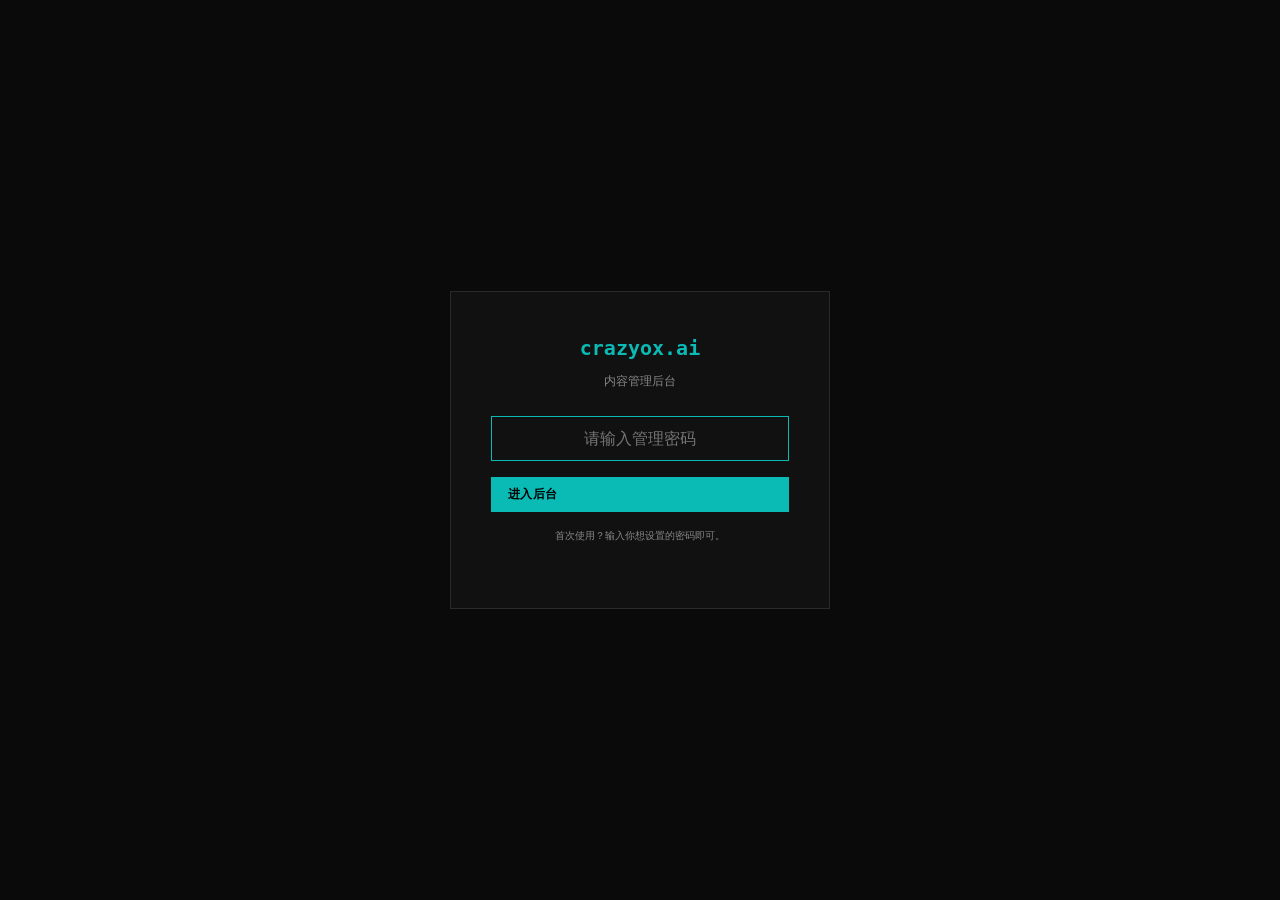
==== admin.html @ d68de79a "feat: data-driven rendering + online admin CMS panel - Extract all content into content.json (single" ====
<!DOCTYPE html>
<html lang="zh-CN">
<head>
  <meta charset="UTF-8" />
  <meta name="viewport" content="width=device-width, initial-scale=1.0" />
  <title>crazyox.ai — 内容管理后台</title>
  <style>
    :root {
      --bg: #0a0a0a;
      --bg2: #111;
      --bg3: #1a1a1a;
      --border: #2a2a2a;
      --text: #ccc;
      --text2: #888;
      --accent: #0ABAB5;
      --accent2: #0D9488;
      --red: #ef4444;
      --green: #22c55e;
      --font: 'SF Mono', 'Fira Code', 'Consolas', monospace;
      --radius: 0;
    }
    *, *::before, *::after { box-sizing: border-box; margin:0; padding:0; }
    body { font-family: var(--font); background: var(--bg); color: var(--text); font-size: 13px; line-height: 1.6; }
    a { color: var(--accent); text-decoration: none; }
    button { font-family: inherit; cursor: pointer; border: none; background: none; color: inherit; }
    input, textarea, select { font-family: inherit; font-size: 13px; background: var(--bg2); border: 1px solid var(--border); color: var(--text); padding: 8px 12px; outline: none; }
    input:focus, textarea:focus, select:focus { border-color: var(--accent); }
    textarea { resize: vertical; min-height: 60px; }

    /* ===== LAYOUT ===== */
    .app { display: none; height: 100vh; }
    .app.active { display: flex; }
    .sidebar { width: 220px; background: var(--bg2); border-right: 1px solid var(--border); overflow-y: auto; flex-shrink: 0; display: flex; flex-direction: column; }
    .sidebar-header { padding: 20px 16px; border-bottom: 1px solid var(--border); font-size: 15px; font-weight: bold; color: var(--accent); letter-spacing: 0.05em; }
    .sidebar-nav { flex: 1; padding: 12px 0; }
    .sidebar-nav a { display: block; padding: 8px 20px; color: var(--text2); font-size: 12px; letter-spacing: 0.03em; border-left: 2px solid transparent; transition: all 0.15s; }
    .sidebar-nav a:hover, .sidebar-nav a.active { color: var(--accent); border-left-color: var(--accent); background: rgba(10,186,181,0.05); }
    .sidebar-footer { padding: 12px 16px; border-top: 1px solid var(--border); font-size: 11px; color: var(--text2); }
    .sidebar-footer a { color: var(--text2); }
    .main { flex: 1; overflow-y: auto; display: flex; flex-direction: column; }
    .main-header { padding: 16px 24px; border-bottom: 1px solid var(--border); display: flex; justify-content: space-between; align-items: center; background: var(--bg2); position: sticky; top: 0; z-index: 10; }
    .main-header h2 { font-size: 14px; font-weight: normal; letter-spacing: 0.05em; }
    .main-content { flex: 1; padding: 24px; max-width: 900px; }
    .main-content h3 { font-size: 18px; margin-bottom: 8px; color: var(--accent); letter-spacing: 0.03em; }
    .main-content .desc { color: var(--text2); margin-bottom: 24px; font-size: 12px; }

    /* ===== BUTTONS ===== */
    .btn { display: inline-flex; align-items: center; gap: 6px; padding: 8px 16px; font-size: 12px; letter-spacing: 0.03em; border: 1px solid var(--border); transition: all 0.15s; }
    .btn:hover { border-color: var(--accent); color: var(--accent); }
    .btn-primary { background: var(--accent); color: #000; border-color: var(--accent); font-weight: bold; }
    .btn-primary:hover { background: var(--accent2); color: #000; }
    .btn-danger { border-color: var(--red); color: var(--red); }
    .btn-danger:hover { background: var(--red); color: #fff; }
    .btn-sm { padding: 4px 10px; font-size: 11px; }
    .btn-icon { padding: 4px 8px; font-size: 14px; line-height: 1; }

    /* ===== LOGIN SCREEN ===== */
    .login-screen { display: flex; align-items: center; justify-content: center; height: 100vh; }
    .login-screen.hidden { display: none; }
    .login-box { background: var(--bg2); border: 1px solid var(--border); padding: 40px; width: 380px; text-align: center; }
    .login-box h1 { font-size: 20px; margin-bottom: 8px; color: var(--accent); }
    .login-box p { font-size: 12px; color: var(--text2); margin-bottom: 24px; }
    .login-box input { width: 100%; text-align: center; font-size: 16px; padding: 12px; margin-bottom: 16px; }
    .login-box .error { color: var(--red); font-size: 11px; margin-top: 8px; }

    /* ===== FORM GROUPS ===== */
    .form-group { margin-bottom: 20px; }
    .form-group label { display: block; font-size: 11px; color: var(--text2); margin-bottom: 4px; text-transform: uppercase; letter-spacing: 0.08em; }
    .form-group input, .form-group textarea, .form-group select { width: 100%; }
    .form-group .hint { font-size: 10px; color: var(--text2); margin-top: 4px; }

    /* ===== ARRAY ITEMS ===== */
    .array-item { background: var(--bg2); border: 1px solid var(--border); padding: 16px; margin-bottom: 12px; position: relative; }
    .array-item .item-header { display: flex; justify-content: space-between; align-items: center; margin-bottom: 12px; }
    .array-item .item-header span { font-size: 11px; color: var(--text2); letter-spacing: 0.05em; }
    .array-item .item-grid { display: grid; grid-template-columns: 1fr 1fr; gap: 12px; }
    .array-item .item-full { grid-column: 1 / -1; }
    .array-actions { margin-top: 12px; }

    /* ===== STATUS BAR ===== */
    .status-bar { position: fixed; bottom: 0; left: 0; right: 0; background: var(--bg2); border-top: 1px solid var(--border); padding: 8px 24px; font-size: 11px; color: var(--text2); display: flex; justify-content: space-between; align-items: center; }
    .status-bar .saved { color: var(--green); }
    .status-bar .unsaved { color: var(--accent); }
    .status-bar .publishing { color: var(--accent); animation: blink 1s infinite; }
    @keyframes blink { 0%,100%{opacity:1;} 50%{opacity:0.3;} }

    /* ===== TOAST ===== */
    .toast { position: fixed; top: 20px; right: 20px; background: var(--accent); color: #000; padding: 12px 24px; font-size: 12px; z-index: 999; opacity: 0; transform: translateY(-10px); transition: all 0.3s; pointer-events: none; }
    .toast.show { opacity: 1; transform: translateY(0); }
    .toast.error { background: var(--red); color: #fff; }

    /* ===== RESPONSIVE ===== */
    @media (max-width: 768px) {
      .sidebar { display: none; }
      .main-content { padding: 16px; }
      .array-item .item-grid { grid-template-columns: 1fr; }
    }

    /* ===== PREVIEW MODAL ===== */
    .preview-overlay { position: fixed; inset: 0; background: rgba(0,0,0,0.8); z-index: 100; display: none; }
    .preview-overlay.show { display: flex; align-items: center; justify-content: center; }
    .preview-box { background: var(--bg); border: 1px solid var(--border); padding: 24px; max-width: 600px; width: 90%; max-height: 80vh; overflow-y: auto; }
    .preview-box h4 { color: var(--accent); margin-bottom: 16px; }
    .preview-box pre { white-space: pre-wrap; font-size: 11px; color: var(--text2); }
  </style>
</head>
<body>

  <!-- LOGIN SCREEN -->
  <div class="login-screen" id="loginScreen">
    <div class="login-box">
      <h1>crazyox.ai</h1>
      <p>内容管理后台</p>
      <input type="password" id="loginPassword" placeholder="请输入管理密码" autofocus />
      <button class="btn btn-primary" onclick="doLogin()" style="width:100%;">进入后台</button>
      <div class="error" id="loginError"></div>
      <p id="setupHint" style="margin-top:16px;font-size:10px;color:var(--text2);display:none;">首次使用？输入你想设置的密码即可。</p>
    </div>
  </div>

  <!-- MAIN APP -->
  <div class="app" id="app">
    <div class="sidebar">
      <div class="sidebar-header">◆ 内容管理</div>
      <nav class="sidebar-nav" id="sidebarNav"></nav>
      <div class="sidebar-footer">
        <a href="/" target="_blank">查看网站 →</a>
      </div>
    </div>
    <div class="main">
      <div class="main-header">
        <h2 id="sectionTitle">Hero 首屏</h2>
        <div style="display:flex;gap:8px;">
          <button class="btn btn-sm" onclick="previewJSON()">预览 JSON</button>
          <button class="btn btn-primary btn-sm" id="publishBtn" onclick="publishContent()">◆ 发布到网站</button>
        </div>
      </div>
      <div class="main-content" id="mainContent"></div>
    </div>
  </div>

  <!-- STATUS BAR -->
  <div class="status-bar" id="statusBar" style="display:none;">
    <span id="statusLeft">已加载内容</span>
    <span id="statusRight"></span>
  </div>

  <!-- TOAST -->
  <div class="toast" id="toast"></div>

  <!-- PREVIEW OVERLAY -->
  <div class="preview-overlay" id="previewOverlay" onclick="this.classList.remove('show')">
    <div class="preview-box" onclick="event.stopPropagation()">
      <h4>content.json 预览</h4>
      <pre id="previewContent"></pre>
    </div>
  </div>

  <script>
    /* ===== STATE ===== */
    let content = null;
    let currentSection = 'hero';
    let changed = false;
    const REPO_OWNER = 'AmberQian';
    const REPO_NAME = 'amberqian.github.io';
    const FILE_PATH = 'content.json';

    /* ===== SECTIONS CONFIG ===== */
    const sections = [
      { id: 'hero', label: 'Hero 首屏' },
      { id: 'ticker', label: 'Ticker 跑马灯' },
      { id: 'dashboards', label: '仪表盘工具' },
      { id: 'articles', label: '长文合集' },
      { id: 'github', label: 'GitHub 仓库' },
      { id: 'cyberflow', label: 'CyberFlow' },
      { id: 'videos', label: 'YouTube 视频' },
      { id: 'contact', label: '联系方式' },
      { id: 'footer', label: '页脚' },
      { id: 'nav', label: '导航栏' },
      { id: 'site', label: '站点设置' },
    ];

    /* ===== INIT ===== */
    document.addEventListener('DOMContentLoaded', () => {
      const hash = localStorage.getItem('crazyox_admin_pw');
      if (!hash) {
        document.getElementById('setupHint').style.display = 'block';
      }
      document.getElementById('loginPassword').addEventListener('keydown', e => {
        if (e.key === 'Enter') doLogin();
      });
    });

    /* ===== AUTH ===== */
    async function sha256(str) {
      const buf = new TextEncoder().encode(str);
      const hash = await crypto.subtle.digest('SHA-256', buf);
      return Array.from(new Uint8Array(hash)).map(b => b.toString(16).padStart(2,'0')).join('');
    }

    async function doLogin() {
      const pw = document.getElementById('loginPassword').value.trim();
      if (!pw) return;
      const inputHash = await sha256(pw);
      const storedHash = localStorage.getItem('crazyox_admin_pw');

      if (!storedHash) {
        localStorage.setItem('crazyox_admin_pw', inputHash);
        showMain();
        return;
      }

      if (inputHash === storedHash) {
        showMain();
      } else {
        document.getElementById('loginError').textContent = '密码错误';
      }
    }

    async function showMain() {
      document.getElementById('loginScreen').classList.add('hidden');
      document.getElementById('app').classList.add('active');
      document.getElementById('statusBar').style.display = 'flex';
      buildSidebar();
      await loadContentData();
      switchSection('hero');
      updateStatus();
    }

    /* ===== CONTENT LOADING ===== */
    async function loadContentData() {
      try {
        const res = await fetch('content.json?' + Date.now());
        if (res.ok) {
          content = await res.json();
        } else {
          throw new Error('Failed to load');
        }
      } catch(e) {
        // fallback: load from GitHub raw
        try {
          const res = await fetch(`https://raw.githubusercontent.com/${REPO_OWNER}/${REPO_NAME}/main/${FILE_PATH}`);
          if (res.ok) content = await res.json();
          else throw new Error('Cannot load content');
        } catch(e2) {
          toast('无法加载内容，请检查网络', 'error');
        }
      }
    }

    /* ===== SIDEBAR ===== */
    function buildSidebar() {
      document.getElementById('sidebarNav').innerHTML = sections.map(s =>
        `<a href="#" data-section="${s.id}" onclick="switchSection('${s.id}');return false;">${s.label}</a>`
      ).join('');
      updateSidebarActive();
    }

    function updateSidebarActive() {
      document.querySelectorAll('.sidebar-nav a').forEach(a => {
        a.classList.toggle('active', a.dataset.section === currentSection);
      });
    }

    /* ===== SECTION SWITCHING ===== */
    function switchSection(id) {
      currentSection = id;
      updateSidebarActive();
      document.getElementById('sectionTitle').textContent = sections.find(s => s.id === id)?.label || id;
      renderSection(id);
    }

    function renderSection(id) {
      const mc = document.getElementById('mainContent');
      if (!content) { mc.innerHTML = '<p>加载中...</p>'; return; }

      switch(id) {
        case 'hero': renderHeroForm(mc); break;
        case 'ticker': renderTickerForm(mc); break;
        case 'dashboards': renderDashboardsForm(mc); break;
        case 'articles': renderArticlesForm(mc); break;
        case 'github': renderGithubForm(mc); break;
        case 'cyberflow': renderCyberflowForm(mc); break;
        case 'videos': renderVideosForm(mc); break;
        case 'contact': renderContactForm(mc); break;
        case 'footer': renderFooterForm(mc); break;
        case 'nav': renderNavForm(mc); break;
        case 'site': renderSiteForm(mc); break;
      }
    }

    /* ===== HELPERS ===== */
    function esc(s) { const d=document.createElement('div'); d.textContent=String(s); return d.innerHTML; }
    function genId() { return 'id_' + Math.random().toString(36).substr(2, 9); }

    function markChanged() { changed = true; updateStatus(); }

    function updateStatus() {
      document.getElementById('statusLeft').textContent = changed ? '◆ 有未发布的修改' : '✓ 已是最新版本';
      document.getElementById('statusLeft').className = changed ? 'unsaved' : 'saved';
      const pubBtn = document.getElementById('publishBtn');
      if (changed) {
        pubBtn.style.opacity = '1';
        pubBtn.textContent = '◆ 发布到网站（有修改）';
      } else {
        pubBtn.textContent = '✓ 已发布';
        pubBtn.style.opacity = '0.6';
      }
    }

    function toast(msg, type) {
      const t = document.getElementById('toast');
      t.textContent = msg;
      t.className = 'toast show' + (type === 'error' ? ' error' : '');
      setTimeout(() => t.classList.remove('show'), 2500);
    }

    /* ===== FIELD HELPERS ===== */
    function textField(label, path, hint) {
      const val = getNested(content, path) || '';
      return `<div class="form-group">
        <label>${label}</label>
        <input type="text" value="${esc(val)}" data-path="${path}" onchange="setNested(content, this.dataset.path, this.value);markChanged();" />
        ${hint ? `<div class="hint">${hint}</div>` : ''}
      </div>`;
    }

    function textareaField(label, path, rows) {
      const val = getNested(content, path) || '';
      return `<div class="form-group">
        <label>${label}</label>
        <textarea rows="${rows||3}" data-path="${path}" onchange="setNested(content, this.dataset.path, this.value);markChanged();">${esc(val)}</textarea>
      </div>`;
    }

    function getNested(obj, path) {
      return path.split('.').reduce((o,k) => (o||{})[k], obj);
    }

    function setNested(obj, path, value) {
      const keys = path.split('.');
      const last = keys.pop();
      const target = keys.reduce((o,k) => {
        if (!(k in o) || typeof o[k] !== 'object') o[k] = {};
        return o[k];
      }, obj);
      target[last] = value;
    }

    /* ===== FORM RENDERERS ===== */

    function renderHeroForm(mc) {
      const h = content.hero;
      mc.innerHTML = `<h3>Hero 首屏</h3><p class="desc">网站顶部的主视觉区域</p>
        ${textField('标签 (Tag)', 'hero.tag')}
        ${textField('标题第一行', 'hero.titleLine1')}
        ${textField('标题高亮词', 'hero.titleHighlight', '会被特殊颜色高亮显示')}
        ${textField('副标题', 'hero.subtitle', 'Hero 区域的描述文字')}
        <div class="form-group"><label>按钮列表</label></div>
        <div id="heroButtons">${(h.buttons||[]).map((b,i) => renderHeroButton(b,i)).join('')}</div>
        <div class="array-actions">
          <button class="btn btn-sm" onclick="addHeroButton()">+ 添加按钮</button>
        </div>`;
    }

    function renderHeroButton(b, i) {
      return `<div class="array-item" id="heroBtn_${i}">
        <div class="item-header"><span>按钮 #${i+1}</span>
          <button class="btn btn-sm btn-danger" onclick="removeArrayItem('hero','buttons',${i});renderSection('hero');">删除</button>
        </div>
        <div class="item-grid">
          <div class="form-group">
            <label>按钮文字</label>
            <input type="text" value="${esc(b.text||'')}" onchange="content.hero.buttons[${i}].text=this.value;markChanged();" />
          </div>
          <div class="form-group">
            <label>链接</label>
            <input type="text" value="${esc(b.href||'')}" onchange="content.hero.buttons[${i}].href=this.value;markChanged();" />
          </div>
          <div class="form-group">
            <label>样式类名</label>
            <select onchange="content.hero.buttons[${i}]['class']=this.value;markChanged();">
              <option value="btn-primary" ${b.class==='btn-primary'?'selected':''}>主按钮 (btn-primary)</option>
              <option value="btn-ghost" ${b.class==='btn-ghost'?'selected':''}>次级按钮 (btn-ghost)</option>
            </select>
          </div>
          <div class="form-group">
            <label>外链?</label>
            <select onchange="content.hero.buttons[${i}].external=this.value==='true';markChanged();">
              <option value="false" ${!b.external?'selected':''}>否 (站内)</option>
              <option value="true" ${b.external?'selected':''}>是 (新窗口)</option>
            </select>
          </div>
        </div>
      </div>`;
    }

    function addHeroButton() {
      if (!content.hero.buttons) content.hero.buttons = [];
      content.hero.buttons.push({ text: '新按钮', href: '#', class: 'btn-ghost', external: false });
      markChanged();
      renderSection('hero');
    }

    function removeArrayItem(section, key, index) {
      content[section][key].splice(index, 1);
      markChanged();
    }

    function renderTickerForm(mc) {
      const items = content.ticker?.items || [];
      mc.innerHTML = `<h3>Ticker 跑马灯</h3><p class="desc">Hero 下方的滚动文字条</p>
        <div class="form-group"><label>跑马灯条目 (自动复制双份实现无缝滚动)</label></div>
        <div id="tickerItems">${items.map((t,i) => renderTickerItem(t,i)).join('')}</div>
        <div class="array-actions">
          <button class="btn btn-sm" onclick="addTickerItem()">+ 添加条目</button>
        </div>`;
    }

    function renderTickerItem(t, i) {
      return `<div class="array-item">
        <div class="item-header"><span>条目 #${i+1}</span>
          <button class="btn btn-sm btn-danger" onclick="content.ticker.items.splice(${i},1);markChanged();renderSection('ticker');">删除</button>
        </div>
        <input type="text" value="${esc(t)}" style="width:100%;" onchange="content.ticker.items[${i}]=this.value;markChanged();" />
      </div>`;
    }

    function addTickerItem() {
      content.ticker.items.push('新条目');
      markChanged();
      renderSection('ticker');
    }

    function renderDashboardsForm(mc) {
      const d = content.dashboards;
      mc.innerHTML = `<h3>仪表盘工具列表</h3><p class="desc">Tools & Dashboards 区域</p>
        ${textField('区块标签', 'dashboards.label')}
        ${textField('标题前半', 'dashboards.title')}
        ${textField('标题高亮 (后半)', 'dashboards.titleHighlight')}
        ${textareaField('描述文字', 'dashboards.description', 3)}
        <div class="form-group"><label>仪表盘列表</label></div>
        <div id="dashItems">${(d.items||[]).map((di,i) => renderDashItem(di,i)).join('')}</div>
        <div class="array-actions">
          <button class="btn btn-sm" onclick="addDashItem()">+ 添加仪表盘</button>
        </div>`;
    }

    function renderDashItem(di, i) {
      return `<div class="array-item" id="dash_${i}">
        <div class="item-header"><span>仪表盘 #${i+1}</span>
          <button class="btn btn-sm btn-danger" onclick="content.dashboards.items.splice(${i},1);markChanged();renderSection('dashboards');">删除</button>
        </div>
        <div class="item-grid">
          <div class="form-group"><label>图标 (HTML)</label>
            <input type="text" value="${esc(di.icon||'')}" onchange="content.dashboards.items[${i}].icon=this.value;markChanged();" /></div>
          <div class="form-group"><label>标题</label>
            <input type="text" value="${esc(di.title||'')}" onchange="content.dashboards.items[${i}].title=this.value;markChanged();" /></div>
          <div class="form-group item-full"><label>描述</label>
            <textarea rows="2" onchange="content.dashboards.items[${i}].description=this.value;markChanged();">${esc(di.description||'')}</textarea></div>
          <div class="form-group"><label>标签</label>
            <input type="text" value="${esc(di.tag||'')}" onchange="content.dashboards.items[${i}].tag=this.value;markChanged();" /></div>
          <div class="form-group"><label>链接文字</label>
            <input type="text" value="${esc(di.linkText||'')}" onchange="content.dashboards.items[${i}].linkText=this.value;markChanged();" /></div>
          <div class="form-group item-full"><label>链接 URL</label>
            <input type="text" value="${esc(di.link||'')}" onchange="content.dashboards.items[${i}].link=this.value;markChanged();" /></div>
        </div>
      </div>`;
    }

    function addDashItem() {
      content.dashboards.items.push({ icon: '[◆]', title: '新仪表盘', description: '描述', tag: '标签', linkText: '打开 →', link: 'https://' });
      markChanged();
      renderSection('dashboards');
    }

    function renderArticlesForm(mc) {
      const a = content.articles;
      mc.innerHTML = `<h3>长文分类合集</h3><p class="desc">Content Collections 区域</p>
        ${textField('区块标签', 'articles.label')}
        ${textField('标题前半', 'articles.title')}
        ${textField('标题高亮 (后半)', 'articles.titleHighlight')}
        ${textareaField('描述文字', 'articles.description', 3)}
        <div class="form-group"><label>合集列表</label></div>
        <div id="articleItems">${(a.items||[]).map((ai,i) => renderArticleItem(ai,i)).join('')}</div>
        <div class="array-actions">
          <button class="btn btn-sm" onclick="addArticleItem()">+ 添加合集</button>
        </div>`;
    }

    function renderArticleItem(ai, i) {
      return `<div class="array-item">
        <div class="item-header"><span>合集 #${i+1}</span>
          <button class="btn btn-sm btn-danger" onclick="content.articles.items.splice(${i},1);markChanged();renderSection('articles');">删除</button>
        </div>
        <div class="item-grid">
          <div class="form-group"><label>编号</label><input type="text" value="${esc(ai.number||'')}" onchange="content.articles.items[${i}].number=this.value;markChanged();" /></div>
          <div class="form-group"><label>标题</label><input type="text" value="${esc(ai.title||'')}" onchange="content.articles.items[${i}].title=this.value;markChanged();" /></div>
          <div class="form-group item-full"><label>描述</label><textarea rows="2" onchange="content.articles.items[${i}].description=this.value;markChanged();">${esc(ai.description||'')}</textarea></div>
          <div class="form-group"><label>统计文字</label><input type="text" value="${esc(ai.count||'')}" onchange="content.articles.items[${i}].count=this.value;markChanged();" /></div>
        </div>
      </div>`;
    }

    function addArticleItem() {
      content.articles.items.push({ number: '07', title: '新合集', description: '描述', count: '0+ 篇长文' });
      markChanged();
      renderSection('articles');
    }

    function renderGithubForm(mc) {
      const g = content.github;
      mc.innerHTML = `<h3>GitHub 仓库展示</h3><p class="desc">Open Source 区域</p>
        ${textField('GitHub 用户名', 'github.username')}
        ${textField('区块标签', 'github.label')}
        ${textField('标题前半', 'github.title')}
        ${textField('标题高亮', 'github.titleHighlight')}
        ${textareaField('描述文字', 'github.description', 3)}
        ${textField('CTA 文字', 'github.ctaText')}
        ${textField('CTA 链接', 'github.ctaLink')}
        <div class="form-group"><label>仓库列表</label></div>
        <div id="ghItems">${(g.items||[]).map((gi,i) => renderGhItem(gi,i)).join('')}</div>
        <div class="array-actions">
          <button class="btn btn-sm" onclick="addGhItem()">+ 添加仓库</button>
        </div>`;
    }

    function renderGhItem(gi, i) {
      return `<div class="array-item">
        <div class="item-header"><span>仓库 #${i+1}</span>
          <button class="btn btn-sm btn-danger" onclick="content.github.items.splice(${i},1);markChanged();renderSection('github');">删除</button>
        </div>
        <div class="item-grid">
          <div class="form-group"><label>显示名称</label><input type="text" value="${esc(gi.name||'')}" onchange="content.github.items[${i}].name=this.value;markChanged();" /></div>
          <div class="form-group"><label>语言</label><input type="text" value="${esc(gi.lang||'')}" onchange="content.github.items[${i}].lang=this.value;markChanged();" /></div>
          <div class="form-group item-full"><label>描述</label><textarea rows="2" onchange="content.github.items[${i}].description=this.value;markChanged();">${esc(gi.description||'')}</textarea></div>
          <div class="form-group item-full"><label>仓库名 (用于 API 获取 Star 数)</label><input type="text" value="${esc(gi.repo||'')}" onchange="content.github.items[${i}].repo=this.value;markChanged();" /></div>
        </div>
      </div>`;
    }

    function addGhItem() {
      content.github.items.push({ name: '新仓库', description: '描述', lang: 'Python', repo: 'repo-name' });
      markChanged();
      renderSection('github');
    }

    function renderCyberflowForm(mc) {
      const cf = content.cyberflow;
      mc.innerHTML = `<h3>CyberFlow 区块</h3><p class="desc">主营项目展示区域</p>
        ${textField('区块标签', 'cyberflow.label')}
        ${textField('标题', 'cyberflow.title')}
        ${textField('标题高亮', 'cyberflow.titleHighlight')}
        ${textareaField('描述文字', 'cyberflow.description', 5)}
        ${textField('视觉区文字', 'cyberflow.visualText')}
        <div class="form-group"><label>特性列表</label></div>
        <div id="cfFeatures">${(cf.features||[]).map((f,i) => renderCfFeature(f,i)).join('')}</div>
        <div class="array-actions">
          <button class="btn btn-sm" onclick="addCfFeature()">+ 添加特性</button>
        </div>`;
    }

    function renderCfFeature(f, i) {
      return `<div class="array-item">
        <div class="item-header"><span>特性 #${i+1}</span>
          <button class="btn btn-sm btn-danger" onclick="content.cyberflow.features.splice(${i},1);markChanged();renderSection('cyberflow');">删除</button>
        </div>
        <div class="item-grid">
          <div class="form-group"><label>图标</label><input type="text" value="${esc(f.icon||'')}" onchange="content.cyberflow.features[${i}].icon=this.value;markChanged();" /></div>
          <div class="form-group"><label>标题</label><input type="text" value="${esc(f.title||'')}" onchange="content.cyberflow.features[${i}].title=this.value;markChanged();" /></div>
          <div class="form-group item-full"><label>描述</label><textarea rows="2" onchange="content.cyberflow.features[${i}].description=this.value;markChanged();">${esc(f.description||'')}</textarea></div>
        </div>
      </div>`;
    }

    function addCfFeature() {
      content.cyberflow.features.push({ icon: '[◆]', title: '新特性', description: '描述文字' });
      markChanged();
      renderSection('cyberflow');
    }

    function renderVideosForm(mc) {
      const v = content.videos;
      mc.innerHTML = `<h3>YouTube 视频区</h3><p class="desc">视频教程展示区域</p>
        ${textField('区块标签', 'videos.label')}
        ${textField('标题前半', 'videos.title')}
        ${textField('标题高亮', 'videos.titleHighlight')}
        ${textareaField('描述文字', 'videos.description', 4)}
        ${textField('更多链接文字', 'videos.moreText')}
        ${textField('更多链接 URL', 'videos.moreLink')}
        <div class="form-group"><label>视频列表</label></div>
        <div id="vidItems">${(v.items||[]).map((vi,i) => renderVidItem(vi,i)).join('')}</div>
        <div class="array-actions">
          <button class="btn btn-sm" onclick="addVidItem()">+ 添加视频</button>
        </div>`;
    }

    function renderVidItem(vi, i) {
      return `<div class="array-item">
        <div class="item-header"><span>视频 #${i+1}</span>
          <button class="btn btn-sm btn-danger" onclick="content.videos.items.splice(${i},1);markChanged();renderSection('videos');">删除</button>
        </div>
        <div class="item-grid">
          <div class="form-group"><label>标题</label><input type="text" value="${esc(vi.title||'')}" onchange="content.videos.items[${i}].title=this.value;markChanged();" /></div>
          <div class="form-group"><label>时长</label><input type="text" value="${esc(vi.duration||'')}" onchange="content.videos.items[${i}].duration=this.value;markChanged();" /></div>
          <div class="form-group item-full"><label>链接</label><input type="text" value="${esc(vi.link||'')}" onchange="content.videos.items[${i}].link=this.value;markChanged();" /></div>
        </div>
      </div>`;
    }

    function addVidItem() {
      content.videos.items.push({ title: '新视频', duration: '00:00', link: 'https://youtube.com/@crazyox' });
      markChanged();
      renderSection('videos');
    }

    function renderContactForm(mc) {
      mc.innerHTML = `<h3>联系方式</h3><p class="desc">页面底部的联系区域</p>
        ${textField('区块标签', 'contact.label')}
        ${textField('标题', 'contact.title')}
        ${textareaField('说明文字', 'contact.note', 3)}
        ${textField('邮箱地址', 'contact.email')}`;
    }

    function renderFooterForm(mc) {
      mc.innerHTML = `<h3>页脚</h3><p class="desc">网站底部信息</p>
        ${textField('页脚文字', 'footer.text')}
        ${textField('GitHub 链接', 'footer.githubLink')}`;
    }

    function renderNavForm(mc) {
      const nav = content.nav;
      mc.innerHTML = `<h3>导航栏</h3><p class="desc">顶部固定导航</p>
        ${textField('Logo 文字', 'nav.logoText')}
        ${textField('Logo 高亮部分', 'nav.logoHighlight')}
        <div class="form-group"><label>导航链接</label></div>
        <div id="navLinks">${(nav.links||[]).map((l,i) => renderNavLink(l,i)).join('')}</div>
        <div class="array-actions">
          <button class="btn btn-sm" onclick="addNavLink()">+ 添加链接</button>
        </div>`;
    }

    function renderNavLink(l, i) {
      return `<div class="array-item">
        <div class="item-header"><span>链接 #${i+1}</span>
          <button class="btn btn-sm btn-danger" onclick="content.nav.links.splice(${i},1);markChanged();renderSection('nav');">删除</button>
        </div>
        <div class="item-grid">
          <div class="form-group"><label>显示文字</label><input type="text" value="${esc(l.label||'')}" onchange="content.nav.links[${i}].label=this.value;markChanged();" /></div>
          <div class="form-group"><label>锚点/链接</label><input type="text" value="${esc(l.href||'')}" onchange="content.nav.links[${i}].href=this.value;markChanged();" /></div>
        </div>
      </div>`;
    }

    function addNavLink() {
      content.nav.links.push({ label: '新栏目', href: '#new' });
      markChanged();
      renderSection('nav');
    }

    function renderSiteForm(mc) {
      mc.innerHTML = `<h3>站点设置</h3><p class="desc">SEO 和站点基础信息</p>
        ${textField('页面标题 (title)', 'site.title')}
        ${textareaField('页面描述 (meta description)', 'site.description', 3)}`;
    }

    /* ===== PUBLISH ===== */
    async function publishContent() {
      if (!changed) { toast('没有需要发布的修改', 'error'); return; }

      const token = localStorage.getItem('crazyox_gh_token');
      if (!token) {
        const input = prompt('请输入 GitHub Personal Access Token（需要 repo 权限）：\n\n获取地址：https://github.com/settings/tokens/new\n\n该 Token 仅存储在浏览器本地。');
        if (!input) return;
        localStorage.setItem('crazyox_gh_token', input.trim());
        return publishContent();
      }

      const pubBtn = document.getElementById('publishBtn');
      pubBtn.textContent = '⏳ 发布中...';
      pubBtn.disabled = true;
      document.getElementById('statusLeft').className = 'publishing';
      document.getElementById('statusLeft').textContent = '◆ 正在发布...';

      try {
        // Get current file SHA
        const getRes = await fetch(`https://api.github.com/repos/${REPO_OWNER}/${REPO_NAME}/contents/${FILE_PATH}`, {
          headers: { Authorization: `token ${token}` }
        });
        if (!getRes.ok) throw new Error('无法获取文件信息 (检查 Token 权限)');
        const fileInfo = await getRes.json();

        // Encode content
        const jsonStr = JSON.stringify(content, null, 2);
        const base64 = btoa(unescape(encodeURIComponent(jsonStr)));

        // Commit
        const putRes = await fetch(`https://api.github.com/repos/${REPO_OWNER}/${REPO_NAME}/contents/${FILE_PATH}`, {
          method: 'PUT',
          headers: {
            Authorization: `token ${token}`,
            'Content-Type': 'application/json'
          },
          body: JSON.stringify({
            message: 'update: content via admin panel',
            content: base64,
            sha: fileInfo.sha
          })
        });

        if (!putRes.ok) {
          const err = await putRes.json();
          throw new Error(err.message || '发布失败');
        }

        changed = false;
        updateStatus();
        toast('✓ 发布成功！网站将在 1-2 分钟后更新。');
        document.getElementById('statusLeft').textContent = '✓ 已发布';
        document.getElementById('statusLeft').className = 'saved';
      } catch(e) {
        toast('发布失败: ' + e.message, 'error');
        document.getElementById('statusLeft').textContent = '⚠ 发布失败';
        document.getElementById('statusLeft').className = 'unsaved';
      }

      pubBtn.textContent = changed ? '◆ 发布到网站（有修改）' : '✓ 已发布';
      pubBtn.disabled = false;
      if (!changed) pubBtn.style.opacity = '0.6';
    }

    /* ===== PREVIEW ===== */
    function previewJSON() {
      document.getElementById('previewContent').textContent = JSON.stringify(content, null, 2);
      document.getElementById('previewOverlay').classList.add('show');
    }

    /* ===== KEYBOARD SHORTCUTS ===== */
    document.addEventListener('keydown', e => {
      if ((e.metaKey || e.ctrlKey) && e.key === 's') {
        e.preventDefault();
        publishContent();
      }
    });
  </script>
</body>
</html>
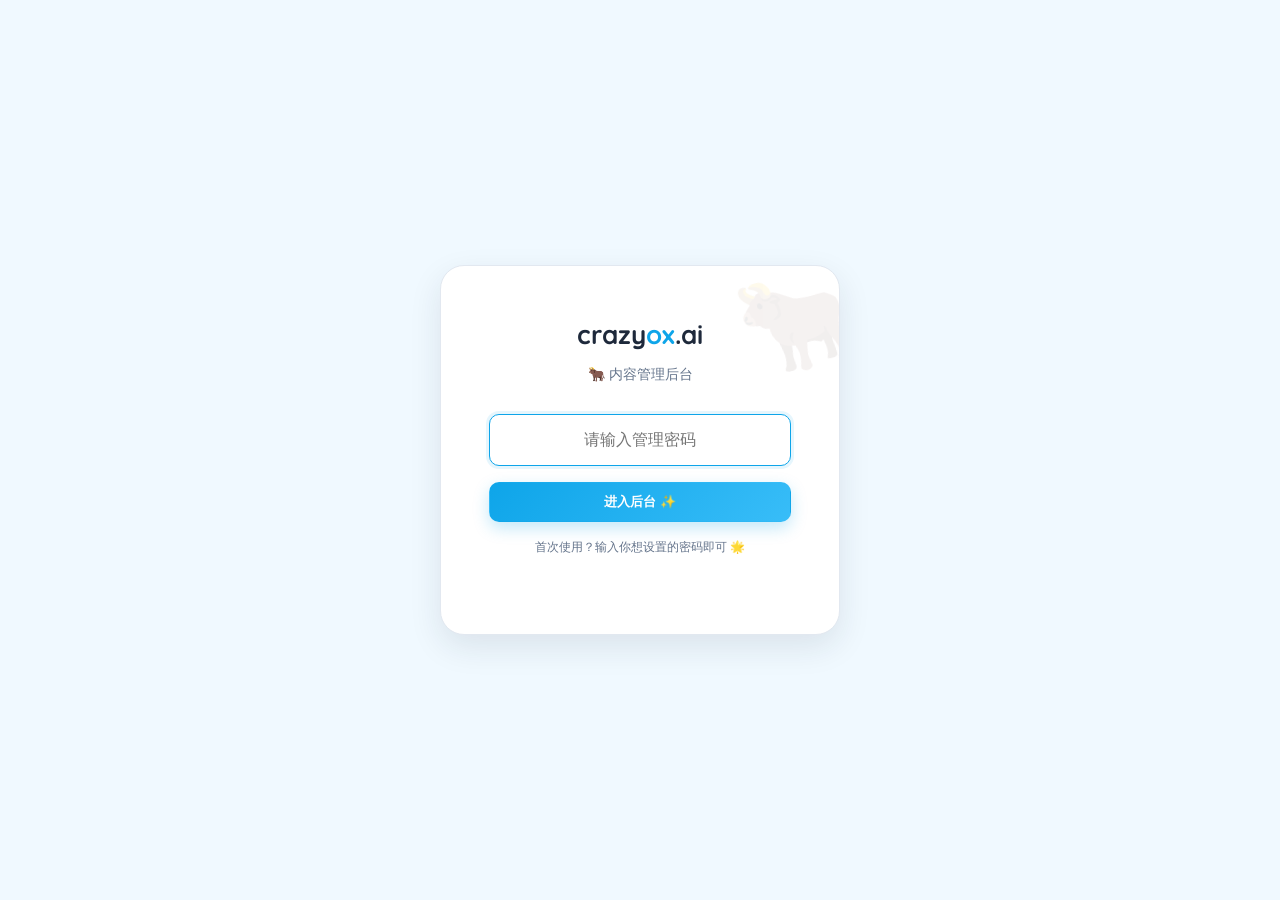
==== commit e303bb92: "design: cute dashboard theme for crazyox.ai - New light blue/white cute design inspired by Korean po" ====
--- a/admin.html
+++ b/admin.html
@@ -3,105 +3,124 @@
 <head>
   <meta charset="UTF-8" />
   <meta name="viewport" content="width=device-width, initial-scale=1.0" />
-  <title>crazyox.ai — 内容管理后台</title>
+  <title>crazyox.ai — 内容管理后台 🐂</title>
+  <link rel="preconnect" href="https://fonts.googleapis.com" />
+  <link rel="preconnect" href="https://fonts.gstatic.com" crossorigin />
+  <link href="https://fonts.googleapis.com/css2?family=Quicksand:wght@400;500;600;700&family=Nunito:wght@400;500;600;700&display=swap" rel="stylesheet" />
   <style>
     :root {
-      --bg: #0a0a0a;
-      --bg2: #111;
-      --bg3: #1a1a1a;
-      --border: #2a2a2a;
-      --text: #ccc;
-      --text2: #888;
-      --accent: #0ABAB5;
-      --accent2: #0D9488;
+      --bg: #f0f9ff;
+      --bg2: #ffffff;
+      --bg3: #f8fafc;
+      --border: #e2e8f0;
+      --border2: #cbd5e1;
+      --text: #1e293b;
+      --text2: #64748b;
+      --accent: #0ea5e9;
+      --accent2: #0284c7;
+      --accent-soft: rgba(14, 165, 233, 0.08);
       --red: #ef4444;
-      --green: #22c55e;
-      --font: 'SF Mono', 'Fira Code', 'Consolas', monospace;
-      --radius: 0;
+      --green: #10b981;
+      --pink: #f472b6;
+      --yellow: #fbbf24;
+      --font: 'Nunito', 'Quicksand', 'Noto Sans SC', 'PingFang SC', system-ui, sans-serif;
+      --radius: 12px;
+      --radius-lg: 16px;
+      --shadow-sm: 0 2px 8px rgba(30, 41, 59, 0.06);
+      --shadow-md: 0 4px 16px rgba(30, 41, 59, 0.08);
+      --shadow-lg: 0 12px 32px rgba(30, 41, 59, 0.1);
     }
     *, *::before, *::after { box-sizing: border-box; margin:0; padding:0; }
-    body { font-family: var(--font); background: var(--bg); color: var(--text); font-size: 13px; line-height: 1.6; }
-    a { color: var(--accent); text-decoration: none; }
+    body { font-family: var(--font); background: var(--bg); color: var(--text); font-size: 14px; line-height: 1.6; }
+    a { color: var(--accent); text-decoration: none; font-weight: 600; }
+    a:hover { color: var(--accent2); }
     button { font-family: inherit; cursor: pointer; border: none; background: none; color: inherit; }
-    input, textarea, select { font-family: inherit; font-size: 13px; background: var(--bg2); border: 1px solid var(--border); color: var(--text); padding: 8px 12px; outline: none; }
-    input:focus, textarea:focus, select:focus { border-color: var(--accent); }
-    textarea { resize: vertical; min-height: 60px; }
+    input, textarea, select { font-family: inherit; font-size: 14px; background: var(--bg2); border: 1px solid var(--border); border-radius: 10px; color: var(--text); padding: 10px 14px; outline: none; transition: all 0.2s; }
+    input:focus, textarea:focus, select:focus { border-color: var(--accent); box-shadow: 0 0 0 3px rgba(14, 165, 233, 0.1); }
+    textarea { resize: vertical; min-height: 80px; border-radius: 12px; }
 
     /* ===== LAYOUT ===== */
     .app { display: none; height: 100vh; }
     .app.active { display: flex; }
-    .sidebar { width: 220px; background: var(--bg2); border-right: 1px solid var(--border); overflow-y: auto; flex-shrink: 0; display: flex; flex-direction: column; }
-    .sidebar-header { padding: 20px 16px; border-bottom: 1px solid var(--border); font-size: 15px; font-weight: bold; color: var(--accent); letter-spacing: 0.05em; }
-    .sidebar-nav { flex: 1; padding: 12px 0; }
-    .sidebar-nav a { display: block; padding: 8px 20px; color: var(--text2); font-size: 12px; letter-spacing: 0.03em; border-left: 2px solid transparent; transition: all 0.15s; }
-    .sidebar-nav a:hover, .sidebar-nav a.active { color: var(--accent); border-left-color: var(--accent); background: rgba(10,186,181,0.05); }
-    .sidebar-footer { padding: 12px 16px; border-top: 1px solid var(--border); font-size: 11px; color: var(--text2); }
-    .sidebar-footer a { color: var(--text2); }
-    .main { flex: 1; overflow-y: auto; display: flex; flex-direction: column; }
-    .main-header { padding: 16px 24px; border-bottom: 1px solid var(--border); display: flex; justify-content: space-between; align-items: center; background: var(--bg2); position: sticky; top: 0; z-index: 10; }
-    .main-header h2 { font-size: 14px; font-weight: normal; letter-spacing: 0.05em; }
-    .main-content { flex: 1; padding: 24px; max-width: 900px; }
-    .main-content h3 { font-size: 18px; margin-bottom: 8px; color: var(--accent); letter-spacing: 0.03em; }
-    .main-content .desc { color: var(--text2); margin-bottom: 24px; font-size: 12px; }
+    .sidebar { width: 240px; background: var(--bg2); border-right: 1px solid var(--border); overflow-y: auto; flex-shrink: 0; display: flex; flex-direction: column; box-shadow: var(--shadow-sm); }
+    .sidebar-header { padding: 22px 20px; border-bottom: 1px solid var(--border); font-size: 16px; font-weight: 700; color: var(--text); letter-spacing: 0.02em; }
+    .sidebar-header span { color: var(--accent); }
+    .sidebar-nav { flex: 1; padding: 16px 0; }
+    .sidebar-nav a { display: flex; align-items: center; gap: 8px; padding: 10px 20px; margin: 2px 10px; color: var(--text2); font-size: 13px; font-weight: 600; border-radius: 10px; transition: all 0.2s; }
+    .sidebar-nav a:hover, .sidebar-nav a.active { color: var(--accent); background: var(--accent-soft); }
+    .sidebar-nav a::before { content: '◆'; font-size: 8px; opacity: 0.6; }
+    .sidebar-footer { padding: 16px 20px; border-top: 1px solid var(--border); font-size: 12px; color: var(--text2); }
+    .sidebar-footer a { color: var(--text2); font-weight: 600; }
+    .sidebar-footer a:hover { color: var(--accent); }
+    .main { flex: 1; overflow-y: auto; display: flex; flex-direction: column; background: var(--bg); }
+    .main-header { padding: 18px 28px; border-bottom: 1px solid var(--border); display: flex; justify-content: space-between; align-items: center; background: var(--bg2); position: sticky; top: 0; z-index: 10; box-shadow: var(--shadow-sm); }
+    .main-header h2 { font-size: 18px; font-weight: 700; font-family: 'Quicksand', sans-serif; color: var(--text); }
+    .main-content { flex: 1; padding: 32px; max-width: 960px; }
+    .main-content h3 { font-size: 22px; margin-bottom: 8px; color: var(--text); font-family: 'Quicksand', sans-serif; font-weight: 700; }
+    .main-content .desc { color: var(--text2); margin-bottom: 28px; font-size: 13px; }
 
     /* ===== BUTTONS ===== */
-    .btn { display: inline-flex; align-items: center; gap: 6px; padding: 8px 16px; font-size: 12px; letter-spacing: 0.03em; border: 1px solid var(--border); transition: all 0.15s; }
-    .btn:hover { border-color: var(--accent); color: var(--accent); }
-    .btn-primary { background: var(--accent); color: #000; border-color: var(--accent); font-weight: bold; }
-    .btn-primary:hover { background: var(--accent2); color: #000; }
-    .btn-danger { border-color: var(--red); color: var(--red); }
-    .btn-danger:hover { background: var(--red); color: #fff; }
-    .btn-sm { padding: 4px 10px; font-size: 11px; }
-    .btn-icon { padding: 4px 8px; font-size: 14px; line-height: 1; }
+    .btn { display: inline-flex; align-items: center; justify-content: center; gap: 6px; padding: 10px 18px; font-size: 13px; font-weight: 700; border-radius: 10px; border: 1px solid var(--border); background: var(--bg2); color: var(--text); transition: all 0.2s; box-shadow: var(--shadow-sm); }
+    .btn:hover { border-color: var(--accent); color: var(--accent); transform: translateY(-2px); box-shadow: var(--shadow-md); }
+    .btn-primary { background: linear-gradient(135deg, var(--accent), #38bdf8); color: #fff; border-color: transparent; box-shadow: 0 6px 16px rgba(14, 165, 233, 0.25); }
+    .btn-primary:hover { background: linear-gradient(135deg, var(--accent2), #0ea5e9); color: #fff; transform: translateY(-2px); box-shadow: 0 8px 20px rgba(14, 165, 233, 0.3); }
+    .btn-danger { border-color: rgba(239, 68, 68, 0.3); color: var(--red); background: rgba(239, 68, 68, 0.05); }
+    .btn-danger:hover { background: var(--red); color: #fff; border-color: var(--red); }
+    .btn-sm { padding: 6px 12px; font-size: 12px; border-radius: 8px; }
+    .btn-icon { padding: 6px 10px; font-size: 14px; line-height: 1; }
 
     /* ===== LOGIN SCREEN ===== */
-    .login-screen { display: flex; align-items: center; justify-content: center; height: 100vh; }
+    .login-screen { display: flex; align-items: center; justify-content: center; min-height: 100vh; padding: 20px; }
     .login-screen.hidden { display: none; }
-    .login-box { background: var(--bg2); border: 1px solid var(--border); padding: 40px; width: 380px; text-align: center; }
-    .login-box h1 { font-size: 20px; margin-bottom: 8px; color: var(--accent); }
-    .login-box p { font-size: 12px; color: var(--text2); margin-bottom: 24px; }
-    .login-box input { width: 100%; text-align: center; font-size: 16px; padding: 12px; margin-bottom: 16px; }
-    .login-box .error { color: var(--red); font-size: 11px; margin-top: 8px; }
+    .login-box { background: var(--bg2); border: 1px solid var(--border); border-radius: 24px; padding: 48px; width: 400px; max-width: 100%; text-align: center; box-shadow: var(--shadow-lg); position: relative; overflow: hidden; }
+    .login-box::before { content: '🐂'; position: absolute; top: -20px; right: -20px; font-size: 6rem; opacity: 0.08; transform: rotate(-15deg); }
+    .login-box h1 { font-size: 26px; margin-bottom: 8px; color: var(--text); font-family: 'Quicksand', sans-serif; font-weight: 700; }
+    .login-box h1 span { color: var(--accent); }
+    .login-box p { font-size: 14px; color: var(--text2); margin-bottom: 28px; }
+    .login-box input { width: 100%; text-align: center; font-size: 16px; padding: 14px; margin-bottom: 16px; }
+    .login-box .error { color: var(--red); font-size: 12px; margin-top: 8px; font-weight: 600; }
 
     /* ===== FORM GROUPS ===== */
-    .form-group { margin-bottom: 20px; }
-    .form-group label { display: block; font-size: 11px; color: var(--text2); margin-bottom: 4px; text-transform: uppercase; letter-spacing: 0.08em; }
+    .form-group { margin-bottom: 24px; }
+    .form-group label { display: block; font-size: 12px; color: var(--text2); margin-bottom: 6px; text-transform: uppercase; letter-spacing: 0.05em; font-weight: 700; }
     .form-group input, .form-group textarea, .form-group select { width: 100%; }
-    .form-group .hint { font-size: 10px; color: var(--text2); margin-top: 4px; }
+    .form-group .hint { font-size: 11px; color: var(--text2); margin-top: 6px; }
 
     /* ===== ARRAY ITEMS ===== */
-    .array-item { background: var(--bg2); border: 1px solid var(--border); padding: 16px; margin-bottom: 12px; position: relative; }
-    .array-item .item-header { display: flex; justify-content: space-between; align-items: center; margin-bottom: 12px; }
-    .array-item .item-header span { font-size: 11px; color: var(--text2); letter-spacing: 0.05em; }
-    .array-item .item-grid { display: grid; grid-template-columns: 1fr 1fr; gap: 12px; }
+    .array-item { background: var(--bg2); border: 1px solid var(--border); border-radius: var(--radius); padding: 20px; margin-bottom: 16px; position: relative; box-shadow: var(--shadow-sm); transition: all 0.2s; }
+    .array-item:hover { box-shadow: var(--shadow-md); border-color: var(--border2); }
+    .array-item .item-header { display: flex; justify-content: space-between; align-items: center; margin-bottom: 16px; }
+    .array-item .item-header span { font-size: 12px; color: var(--text2); font-weight: 700; letter-spacing: 0.05em; text-transform: uppercase; }
+    .array-item .item-grid { display: grid; grid-template-columns: 1fr 1fr; gap: 16px; }
     .array-item .item-full { grid-column: 1 / -1; }
-    .array-actions { margin-top: 12px; }
+    .array-actions { margin-top: 16px; }
 
     /* ===== STATUS BAR ===== */
-    .status-bar { position: fixed; bottom: 0; left: 0; right: 0; background: var(--bg2); border-top: 1px solid var(--border); padding: 8px 24px; font-size: 11px; color: var(--text2); display: flex; justify-content: space-between; align-items: center; }
-    .status-bar .saved { color: var(--green); }
-    .status-bar .unsaved { color: var(--accent); }
+    .status-bar { position: fixed; bottom: 0; left: 0; right: 0; background: var(--bg2); border-top: 1px solid var(--border); padding: 10px 28px; font-size: 12px; color: var(--text2); display: flex; justify-content: space-between; align-items: center; box-shadow: 0 -4px 16px rgba(30, 41, 59, 0.06); }
+    .status-bar .saved { color: var(--green); font-weight: 700; }
+    .status-bar .unsaved { color: var(--accent); font-weight: 700; }
     .status-bar .publishing { color: var(--accent); animation: blink 1s infinite; }
     @keyframes blink { 0%,100%{opacity:1;} 50%{opacity:0.3;} }
 
     /* ===== TOAST ===== */
-    .toast { position: fixed; top: 20px; right: 20px; background: var(--accent); color: #000; padding: 12px 24px; font-size: 12px; z-index: 999; opacity: 0; transform: translateY(-10px); transition: all 0.3s; pointer-events: none; }
+    .toast { position: fixed; top: 24px; right: 24px; background: linear-gradient(135deg, var(--accent), #38bdf8); color: #fff; padding: 14px 28px; font-size: 13px; font-weight: 700; border-radius: 12px; z-index: 999; opacity: 0; transform: translateY(-10px); transition: all 0.3s; pointer-events: none; box-shadow: var(--shadow-lg); }
     .toast.show { opacity: 1; transform: translateY(0); }
-    .toast.error { background: var(--red); color: #fff; }
+    .toast.error { background: linear-gradient(135deg, var(--red), #f87171); }
 
     /* ===== RESPONSIVE ===== */
     @media (max-width: 768px) {
       .sidebar { display: none; }
-      .main-content { padding: 16px; }
+      .main-content { padding: 20px; }
       .array-item .item-grid { grid-template-columns: 1fr; }
+      .login-box { padding: 36px 24px; }
     }
 
     /* ===== PREVIEW MODAL ===== */
-    .preview-overlay { position: fixed; inset: 0; background: rgba(0,0,0,0.8); z-index: 100; display: none; }
+    .preview-overlay { position: fixed; inset: 0; background: rgba(15, 23, 42, 0.6); backdrop-filter: blur(4px); z-index: 100; display: none; }
     .preview-overlay.show { display: flex; align-items: center; justify-content: center; }
-    .preview-box { background: var(--bg); border: 1px solid var(--border); padding: 24px; max-width: 600px; width: 90%; max-height: 80vh; overflow-y: auto; }
-    .preview-box h4 { color: var(--accent); margin-bottom: 16px; }
-    .preview-box pre { white-space: pre-wrap; font-size: 11px; color: var(--text2); }
+    .preview-box { background: var(--bg2); border: 1px solid var(--border); border-radius: var(--radius-lg); padding: 28px; max-width: 640px; width: 90%; max-height: 80vh; overflow-y: auto; box-shadow: var(--shadow-lg); }
+    .preview-box h4 { color: var(--accent); margin-bottom: 16px; font-family: 'Quicksand', sans-serif; }
+    .preview-box pre { white-space: pre-wrap; font-size: 12px; color: var(--text2); background: var(--bg); padding: 16px; border-radius: 12px; font-family: 'Fira Code', 'SF Mono', monospace; }
   </style>
 </head>
 <body>
@@ -109,30 +128,30 @@
   <!-- LOGIN SCREEN -->
   <div class="login-screen" id="loginScreen">
     <div class="login-box">
-      <h1>crazyox.ai</h1>
-      <p>内容管理后台</p>
+      <h1>crazy<span style="color:var(--accent);">ox</span>.ai</h1>
+      <p>🐂 内容管理后台</p>
       <input type="password" id="loginPassword" placeholder="请输入管理密码" autofocus />
-      <button class="btn btn-primary" onclick="doLogin()" style="width:100%;">进入后台</button>
+      <button class="btn btn-primary" onclick="doLogin()" style="width:100%;">进入后台 ✨</button>
       <div class="error" id="loginError"></div>
-      <p id="setupHint" style="margin-top:16px;font-size:10px;color:var(--text2);display:none;">首次使用？输入你想设置的密码即可。</p>
+      <p id="setupHint" style="margin-top:16px;font-size:12px;color:var(--text2);display:none;">首次使用？输入你想设置的密码即可 🌟</p>
     </div>
   </div>
 
   <!-- MAIN APP -->
   <div class="app" id="app">
     <div class="sidebar">
-      <div class="sidebar-header">◆ 内容管理</div>
+      <div class="sidebar-header">🐂 内容管理</div>
       <nav class="sidebar-nav" id="sidebarNav"></nav>
       <div class="sidebar-footer">
-        <a href="/" target="_blank">查看网站 →</a>
+        <a href="/" target="_blank">🌐 查看网站 →</a>
       </div>
     </div>
     <div class="main">
       <div class="main-header">
         <h2 id="sectionTitle">Hero 首屏</h2>
-        <div style="display:flex;gap:8px;">
-          <button class="btn btn-sm" onclick="previewJSON()">预览 JSON</button>
-          <button class="btn btn-primary btn-sm" id="publishBtn" onclick="publishContent()">◆ 发布到网站</button>
+        <div style="display:flex;gap:10px;">
+          <button class="btn btn-sm" onclick="previewJSON()">📝 预览 JSON</button>
+          <button class="btn btn-primary btn-sm" id="publishBtn" onclick="publishContent()">🚀 发布到网站</button>
         </div>
       </div>
       <div class="main-content" id="mainContent"></div>
@@ -476,7 +495,7 @@
 
     function renderArticlesForm(mc) {
       const a = content.articles;
-      mc.innerHTML = `<h3>长文分类合集</h3><p class="desc">Content Collections 区域</p>
+      mc.innerHTML = `<h3>长文分类合集</h3><p class="desc">Content Collections 区域 — 每个合集下可以添加具体文章链接</p>
         ${textField('区块标签', 'articles.label')}
         ${textField('标题前半', 'articles.title')}
         ${textField('标题高亮 (后半)', 'articles.titleHighlight')}
@@ -489,6 +508,7 @@
     }
 
     function renderArticleItem(ai, i) {
+      const arts = ai.articles || [];
       return `<div class="array-item">
         <div class="item-header"><span>合集 #${i+1}</span>
           <button class="btn btn-sm btn-danger" onclick="content.articles.items.splice(${i},1);markChanged();renderSection('articles');">删除</button>
@@ -499,11 +519,42 @@
           <div class="form-group item-full"><label>描述</label><textarea rows="2" onchange="content.articles.items[${i}].description=this.value;markChanged();">${esc(ai.description||'')}</textarea></div>
           <div class="form-group"><label>统计文字</label><input type="text" value="${esc(ai.count||'')}" onchange="content.articles.items[${i}].count=this.value;markChanged();" /></div>
         </div>
-      </div>`;
+        <div class="form-group" style="margin-top:16px;">
+          <label style="text-transform:none;letter-spacing:0;">文章列表</label>
+          <div id="articleList_${i}">${arts.map((art,j) => renderCollectionArticle(i, j, art)).join('')}</div>
+          <button class="btn btn-sm" style="margin-top:8px;" onclick="addCollectionArticle(${i})">+ 添加文章</button>
+        </div>
+      </div>`;
+    }
+
+    function renderCollectionArticle(collectionIdx, articleIdx, art) {
+      return `<div class="array-item" style="background:var(--bg3);margin:8px 0;padding:12px;">
+        <div class="item-header"><span style="color:var(--accent);">文章 #${articleIdx+1}</span>
+          <button class="btn btn-sm btn-danger" onclick="removeCollectionArticle(${collectionIdx},${articleIdx})">删除</button>
+        </div>
+        <div class="item-grid">
+          <div class="form-group item-full"><label>文章标题</label><input type="text" value="${esc(art.title||'')}" onchange="content.articles.items[${collectionIdx}].articles[${articleIdx}].title=this.value;markChanged();" /></div>
+          <div class="form-group item-full"><label>文章链接</label><input type="text" value="${esc(art.url||'')}" placeholder="https://..." onchange="content.articles.items[${collectionIdx}].articles[${articleIdx}].url=this.value;markChanged();" /></div>
+          <div class="form-group"><label>发布日期</label><input type="text" value="${esc(art.date||'')}" placeholder="2026-07-01" onchange="content.articles.items[${collectionIdx}].articles[${articleIdx}].date=this.value;markChanged();" /></div>
+        </div>
+      </div>`;
+    }
+
+    function addCollectionArticle(i) {
+      if (!content.articles.items[i].articles) content.articles.items[i].articles = [];
+      content.articles.items[i].articles.push({ title: '新文章', url: 'https://', date: '' });
+      markChanged();
+      renderSection('articles');
+    }
+
+    function removeCollectionArticle(i, j) {
+      content.articles.items[i].articles.splice(j, 1);
+      markChanged();
+      renderSection('articles');
     }
 
     function addArticleItem() {
-      content.articles.items.push({ number: '07', title: '新合集', description: '描述', count: '0+ 篇长文' });
+      content.articles.items.push({ number: '0' + (content.articles.items.length + 1), title: '新合集', description: '描述', count: '0+ 篇长文', articles: [] });
       markChanged();
       renderSection('articles');
     }
@@ -602,14 +653,14 @@
         </div>
         <div class="item-grid">
           <div class="form-group"><label>标题</label><input type="text" value="${esc(vi.title||'')}" onchange="content.videos.items[${i}].title=this.value;markChanged();" /></div>
-          <div class="form-group"><label>时长</label><input type="text" value="${esc(vi.duration||'')}" onchange="content.videos.items[${i}].duration=this.value;markChanged();" /></div>
+          <div class="form-group"><label>元信息 (如：YouTube · 12:34 · 免费)</label><input type="text" value="${esc(vi.meta||'')}" onchange="content.videos.items[${i}].meta=this.value;markChanged();" /></div>
           <div class="form-group item-full"><label>链接</label><input type="text" value="${esc(vi.link||'')}" onchange="content.videos.items[${i}].link=this.value;markChanged();" /></div>
         </div>
       </div>`;
     }
 
     function addVidItem() {
-      content.videos.items.push({ title: '新视频', duration: '00:00', link: 'https://youtube.com/@crazyox' });
+      content.videos.items.push({ title: '新视频', meta: 'YouTube · 00:00 · 免费', link: 'https://youtube.com/@crazyox' });
       markChanged();
       renderSection('videos');
     }
@@ -646,14 +697,15 @@
           <button class="btn btn-sm btn-danger" onclick="content.nav.links.splice(${i},1);markChanged();renderSection('nav');">删除</button>
         </div>
         <div class="item-grid">
+          <div class="form-group"><label>图标 (emoji)</label><input type="text" value="${esc(l.icon||'')}" placeholder="🧰" onchange="content.nav.links[${i}].icon=this.value;markChanged();" /></div>
           <div class="form-group"><label>显示文字</label><input type="text" value="${esc(l.label||'')}" onchange="content.nav.links[${i}].label=this.value;markChanged();" /></div>
-          <div class="form-group"><label>锚点/链接</label><input type="text" value="${esc(l.href||'')}" onchange="content.nav.links[${i}].href=this.value;markChanged();" /></div>
+          <div class="form-group item-full"><label>锚点/链接</label><input type="text" value="${esc(l.href||'')}" onchange="content.nav.links[${i}].href=this.value;markChanged();" /></div>
         </div>
       </div>`;
     }
 
     function addNavLink() {
-      content.nav.links.push({ label: '新栏目', href: '#new' });
+      content.nav.links.push({ icon: '✨', label: '新栏目', href: '#new' });
       markChanged();
       renderSection('nav');
     }
